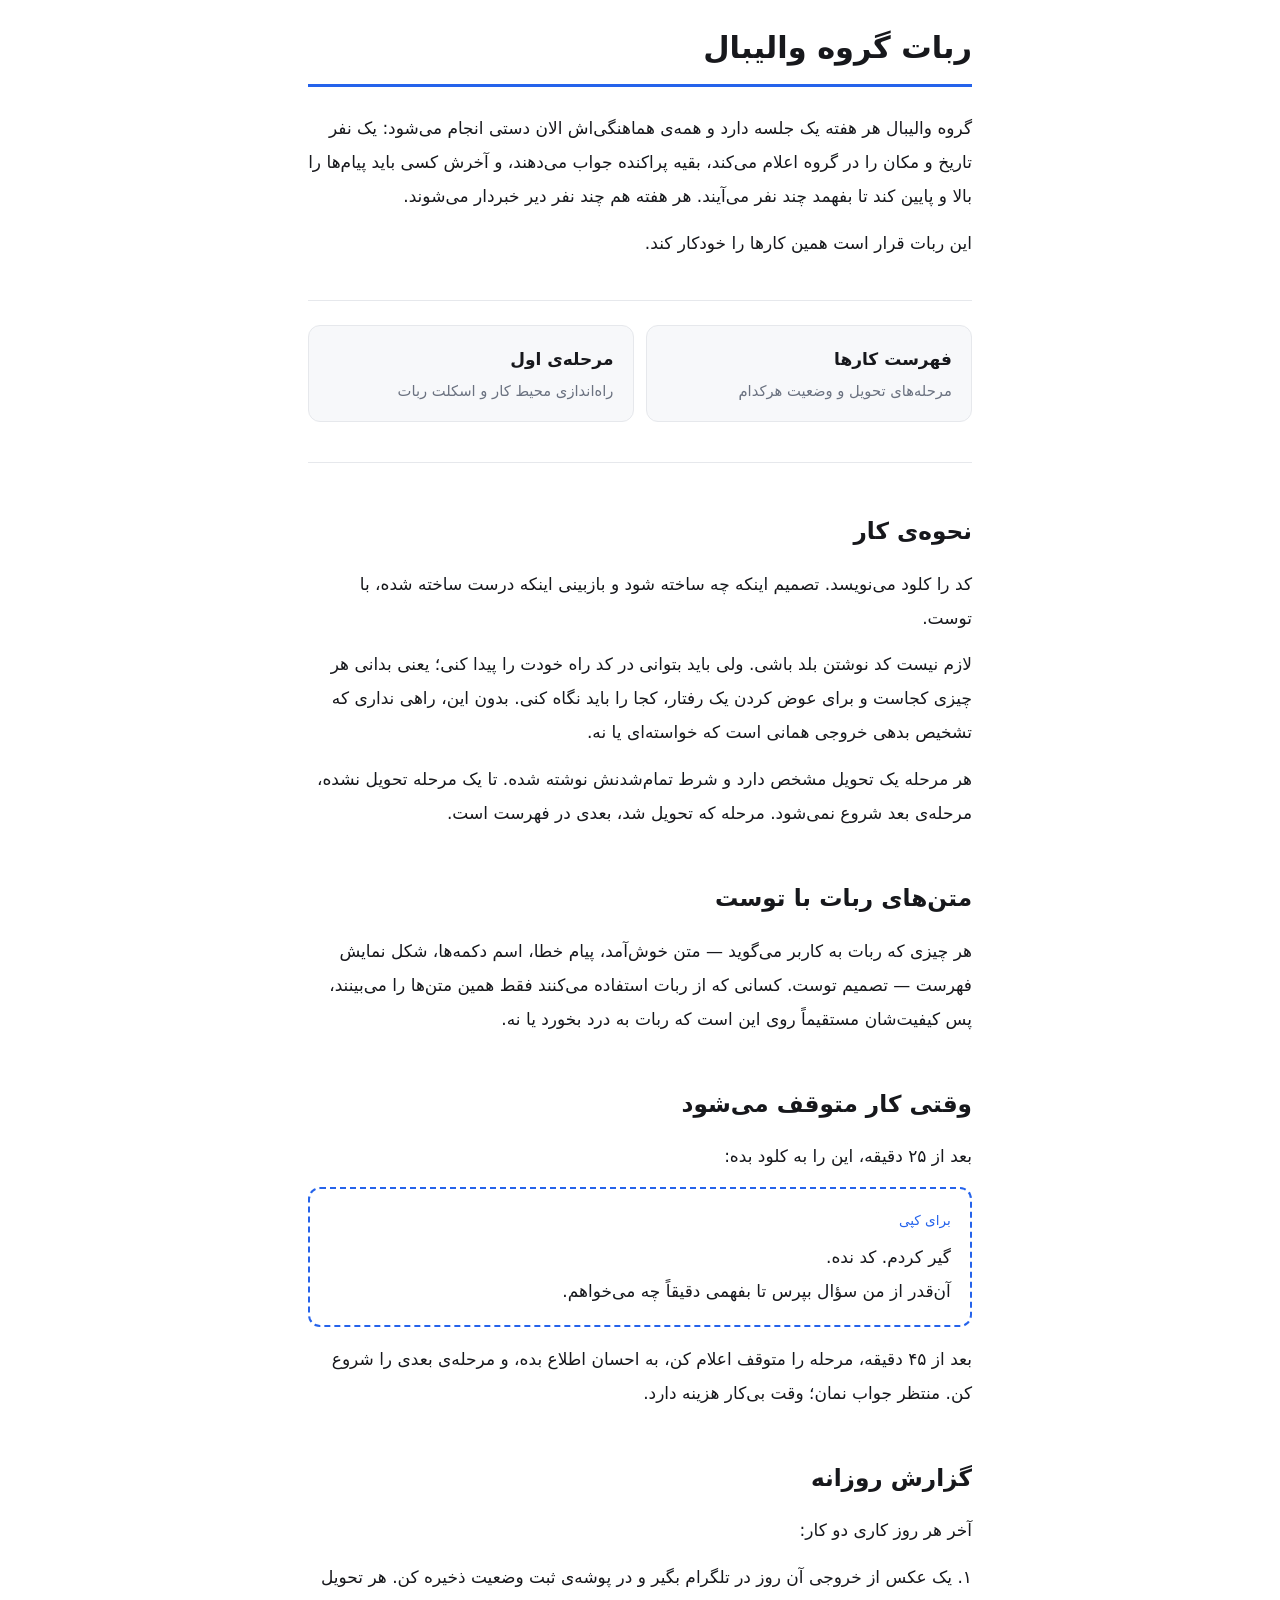
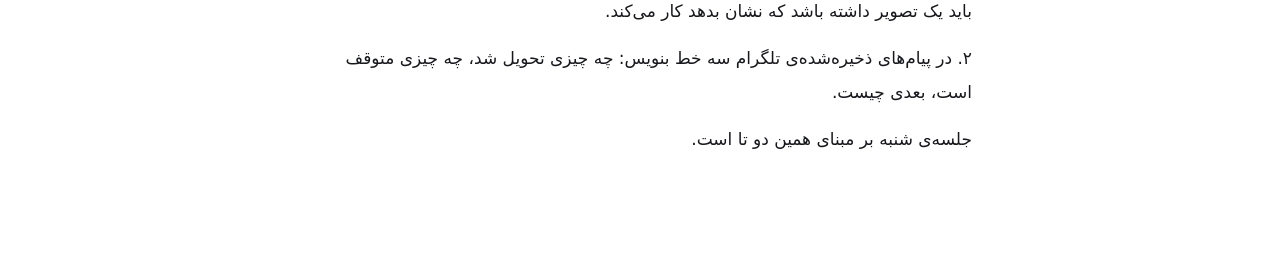
==== index.html @ 48c47b1d "Volleyball bot guide: stages 1-5, stage 1 walkthrough, bot-starter Co-Authored-By: Claude Opus 5 (1M" ====
<!doctype html>
<html lang="fa" dir="rtl">
<head>
<meta charset="utf-8">
<meta name="viewport" content="width=device-width, initial-scale=1">
<title>ربات گروه والیبال</title>
<link rel="stylesheet" href="assets/style.css">
</head>
<body>

<h1>ربات گروه والیبال</h1>

<p>
گروه والیبال هر هفته یک جلسه دارد و همه‌ی هماهنگی‌اش الان دستی انجام می‌شود:
یک نفر تاریخ و مکان را در گروه اعلام می‌کند، بقیه پراکنده جواب می‌دهند،
و آخرش کسی باید پیام‌ها را بالا و پایین کند تا بفهمد چند نفر می‌آیند.
هر هفته هم چند نفر دیر خبردار می‌شوند.
</p>

<p>
این ربات قرار است همین کارها را خودکار کند.
</p>

<div class="nav">
  <a href="week1/week1.html">
    فهرست کارها
    <span class="sub">مرحله‌های تحویل و وضعیت هرکدام</span>
  </a>
  <a href="week1/stage1.html">
    مرحله‌ی اول
    <span class="sub">راه‌اندازی محیط کار و اسکلت ربات</span>
  </a>
</div>

<hr>

<h2>نحوه‌ی کار</h2>

<p>
کد را کلود می‌نویسد. تصمیم اینکه چه ساخته شود و بازبینی اینکه درست ساخته شده،
با توست.
</p>

<p>
لازم نیست کد نوشتن بلد باشی. ولی باید بتوانی در کد راه خودت را پیدا کنی؛
یعنی بدانی هر چیزی کجاست و برای عوض کردن یک رفتار، کجا را باید نگاه کنی.
بدون این، راهی نداری که تشخیص بدهی خروجی همانی است که خواسته‌ای یا نه.
</p>

<p>
هر مرحله یک تحویل مشخص دارد و شرط تمام‌شدنش نوشته شده.
تا یک مرحله تحویل نشده، مرحله‌ی بعد شروع نمی‌شود.
مرحله که تحویل شد، بعدی در فهرست است.
</p>

<h2>متن‌های ربات با توست</h2>

<p>
هر چیزی که ربات به کاربر می‌گوید — متن خوش‌آمد، پیام خطا، اسم دکمه‌ها،
شکل نمایش فهرست — تصمیم توست.
کسانی که از ربات استفاده می‌کنند فقط همین متن‌ها را می‌بینند،
پس کیفیت‌شان مستقیماً روی این است که ربات به درد بخورد یا نه.
</p>

<h2>وقتی کار متوقف می‌شود</h2>

<p>بعد از ۲۵ دقیقه، این را به کلود بده:</p>

<div class="prompt"><span class="tag">برای کپی</span>گیر کردم. کد نده.
آن‌قدر از من سؤال بپرس تا بفهمی دقیقاً چه می‌خواهم.</div>

<p>
بعد از ۴۵ دقیقه، مرحله را متوقف اعلام کن، به احسان اطلاع بده،
و مرحله‌ی بعدی را شروع کن. منتظر جواب نمان؛ وقت بی‌کار هزینه دارد.
</p>

<h2>گزارش روزانه</h2>

<p>آخر هر روز کاری دو کار:</p>

<p>
۱. یک عکس از خروجی آن روز در تلگرام بگیر و در پوشه‌ی ثبت وضعیت ذخیره کن.
هر تحویل باید یک تصویر داشته باشد که نشان بدهد کار می‌کند.
</p>

<p>
۲. در پیام‌های ذخیره‌شده‌ی تلگرام سه خط بنویس:
چه چیزی تحویل شد، چه چیزی متوقف است، بعدی چیست.
</p>

<p>
جلسه‌ی شنبه بر مبنای همین دو تا است.
</p>

<script src="assets/app.js"></script>
</body>
</html>
---- assets/style.css ----
/* ---------------------------------------------------------------
   استایل مشترک همه‌ی صفحه‌ها
   راست‌به‌چپ، خوانا، بدون هیچ وابستگی به اینترنت
   --------------------------------------------------------------- */

:root {
  --bg:        #ffffff;
  --fg:        #17181c;
  --muted:     #6b7280;
  --line:      #e6e8ec;
  --card:      #f7f8fa;
  --accent:    #2563eb;
  --accent-bg: #eff4ff;
  --ok:        #15803d;
  --ok-bg:     #f0fdf4;
  --ok-line:   #bbf7d0;
  --warn:      #b45309;
  --warn-bg:   #fffbeb;
  --warn-line: #fde68a;
  --code-bg:   #1e293b;
  --code-fg:   #e2e8f0;
}

@media (prefers-color-scheme: dark) {
  :root {
    --bg:        #14161a;
    --fg:        #e8eaed;
    --muted:     #9aa1ac;
    --line:      #2a2e35;
    --card:      #1b1e24;
    --accent:    #7aa2f7;
    --accent-bg: #1a2233;
    --ok:        #6ee7a8;
    --ok-bg:     #14251c;
    --ok-line:   #24503a;
    --warn:      #fbbf24;
    --warn-bg:   #2a2113;
    --warn-line: #4d3a15;
    --code-bg:   #0f1319;
    --code-fg:   #cbd5e1;
  }
}

* { box-sizing: border-box; }

html { -webkit-text-size-adjust: 100%; }

body {
  direction: rtl;
  text-align: right;
  font-family: Tahoma, "Iran Sans", "Vazirmatn", "Segoe UI", system-ui, sans-serif;
  font-size: 17px;
  line-height: 2;
  color: var(--fg);
  background: var(--bg);
  max-width: 44rem;
  margin: 0 auto;
  padding: 1.5rem 1.25rem 7rem;
}

/* ---------- نوار پیشرفت بالای صفحه ---------- */

.progress-bar {
  position: sticky;
  top: 0;
  z-index: 10;
  margin: -1.5rem -1.25rem 2rem;
  padding: 0.85rem 1.25rem;
  background: var(--bg);
  border-bottom: 1px solid var(--line);
  display: flex;
  align-items: center;
  gap: 0.9rem;
  font-size: 0.95rem;
}
.progress-bar .track {
  flex: 1;
  height: 10px;
  border-radius: 99px;
  background: var(--line);
  overflow: hidden;
}
.progress-bar .fill {
  height: 100%;
  width: 0;
  border-radius: 99px;
  background: var(--ok);
  transition: width 0.35s ease;
}
.progress-bar .count { color: var(--muted); white-space: nowrap; }

/* ---------- عنوان‌ها ---------- */

h1 {
  font-size: 1.9rem;
  line-height: 1.6;
  margin: 0 0 1.5rem;
  padding-bottom: 0.7rem;
  border-bottom: 3px solid var(--accent);
}
h2 {
  font-size: 1.45rem;
  line-height: 1.7;
  margin: 3rem 0 1rem;
}
h3 {
  font-size: 1.12rem;
  line-height: 1.8;
  margin: 2rem 0 0.6rem;
  color: var(--muted);
}
p { margin: 0.8rem 0; }
hr { border: 0; border-top: 1px solid var(--line); margin: 2.5rem 0; }

/* ---------- جعبه‌ی هدف ---------- */

.target {
  background: var(--accent-bg);
  border: 1px solid var(--accent);
  border-radius: 14px;
  padding: 1.3rem 1.4rem;
  margin: 1.5rem 0;
}
.target .label {
  font-size: 0.92rem;
  color: var(--accent);
  margin-bottom: 0.3rem;
}
.target .text {
  font-size: 1.28rem;
  font-weight: bold;
  line-height: 1.85;
}

/* ---------- کارت روز ---------- */

.day {
  border: 1px solid var(--line);
  border-radius: 16px;
  padding: 1.5rem 1.6rem;
  margin: 2.5rem 0;
  background: var(--card);
  transition: background 0.3s, border-color 0.3s;
}
.day.done {
  background: var(--ok-bg);
  border-color: var(--ok-line);
}
.day h2 { margin-top: 0; }
.day .done-badge {
  display: none;
  color: var(--ok);
  font-weight: bold;
  margin-top: 1rem;
}
.day.done .done-badge { display: block; }

/* ---------- چک‌لیست ---------- */

.checklist { list-style: none; margin: 1rem 0; padding: 0; }
.checklist li { margin: 0.35rem 0; }

.checklist label {
  display: flex;
  align-items: flex-start;
  gap: 0.75rem;
  padding: 0.6rem 0.7rem;
  border-radius: 10px;
  cursor: pointer;
  transition: background 0.15s;
}
.checklist label:hover { background: rgba(127, 127, 127, 0.09); }

.checklist input[type="checkbox"] {
  appearance: none;
  -webkit-appearance: none;
  flex: 0 0 auto;
  width: 1.45rem;
  height: 1.45rem;
  margin-top: 0.35rem;
  border: 2px solid var(--muted);
  border-radius: 6px;
  background: var(--bg);
  cursor: pointer;
  position: relative;
}
.checklist input[type="checkbox"]:checked {
  background: var(--ok);
  border-color: var(--ok);
}
.checklist input[type="checkbox"]:checked::after {
  content: "✓";
  position: absolute;
  inset: 0;
  display: flex;
  align-items: center;
  justify-content: center;
  color: #fff;
  font-size: 1rem;
  font-weight: bold;
}
.checklist input:checked + span { color: var(--muted); text-decoration: line-through; }

/* ---------- بلوک انگلیسی: همیشه چپ‌به‌راست ---------- */

pre.cmd {
  direction: ltr;
  text-align: left;
  unicode-bidi: isolate;
  font-family: "Cascadia Mono", Consolas, "DejaVu Sans Mono", monospace;
  font-size: 0.95rem;
  line-height: 1.75;
  background: var(--code-bg);
  color: var(--code-fg);
  border-radius: 10px;
  padding: 0.9rem 1.1rem;
  margin: 0.9rem 0;
  overflow-x: auto;
  white-space: pre;
}

/* ---------- متن فارسی برای کپی کردن در کلود ---------- */

.prompt {
  direction: rtl;
  text-align: right;
  background: var(--bg);
  border: 2px dashed var(--accent);
  border-radius: 12px;
  padding: 1.1rem 1.2rem;
  margin: 0.9rem 0;
  line-height: 1.95;
  white-space: pre-wrap;
}
.prompt .tag {
  display: block;
  font-size: 0.85rem;
  color: var(--accent);
  margin-bottom: 0.5rem;
}

/* ---------- جعبه‌های نکته ---------- */

.note, .warn {
  border-radius: 12px;
  padding: 1rem 1.2rem;
  margin: 1.3rem 0;
  border-inline-start: 5px solid;
}
.note { background: var(--card);     border-color: var(--muted); }
.warn { background: var(--warn-bg);  border-color: var(--warn); }
.note p:first-child, .warn p:first-child { margin-top: 0; }
.note p:last-child,  .warn p:last-child  { margin-bottom: 0; }

/* ---------- چرا این کار لازم است ---------- */

.why {
  background: var(--accent-bg);
  border-inline-start: 5px solid var(--accent);
  border-radius: 12px;
  padding: 1rem 1.2rem;
  margin: 1.2rem 0;
}
.why .tag {
  display: block;
  font-size: 0.88rem;
  color: var(--accent);
  margin-bottom: 0.2rem;
}
.why p:last-child { margin-bottom: 0; }

/* ---------- ناوبری ---------- */

.nav {
  display: flex;
  flex-wrap: wrap;
  gap: 0.8rem;
  margin: 2.5rem 0 0;
  padding-top: 1.5rem;
  border-top: 1px solid var(--line);
}
.nav a {
  flex: 1 1 12rem;
  display: block;
  padding: 1rem 1.2rem;
  border: 1px solid var(--line);
  border-radius: 12px;
  background: var(--card);
  color: var(--fg);
  text-decoration: none;
  font-weight: bold;
  transition: border-color 0.15s, background 0.15s;
}
.nav a:hover { border-color: var(--accent); background: var(--accent-bg); }
.nav a .sub { display: block; font-weight: normal; color: var(--muted); font-size: 0.92rem; }

/* ---------- گزینه‌های پروژه ---------- */

.option {
  border: 1px solid var(--line);
  border-radius: 14px;
  padding: 1.3rem 1.5rem;
  margin: 1.5rem 0;
  background: var(--card);
}
.option h2 { margin: 0 0 0.5rem; font-size: 1.3rem; }

.reset {
  margin-top: 3rem;
  font-size: 0.9rem;
  color: var(--muted);
  background: none;
  border: 1px solid var(--line);
  border-radius: 8px;
  padding: 0.5rem 1rem;
  cursor: pointer;
  font-family: inherit;
}
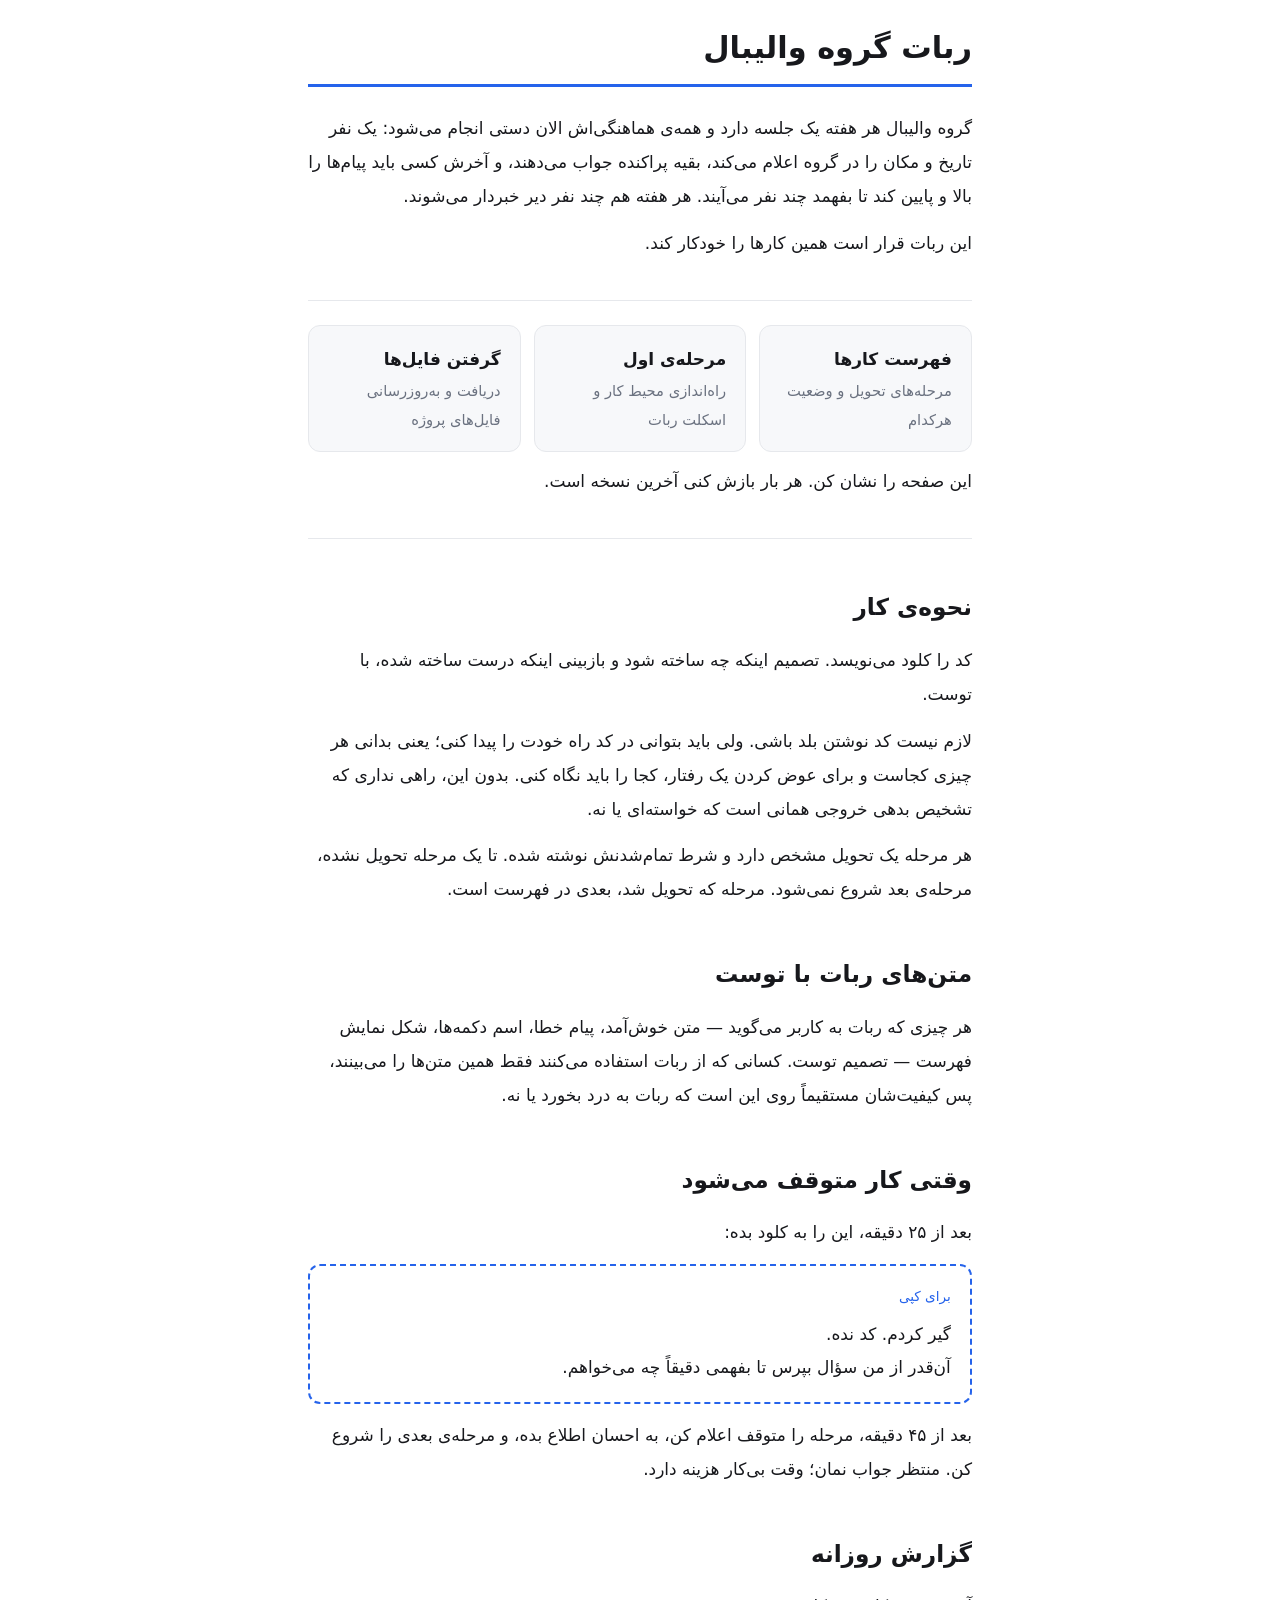
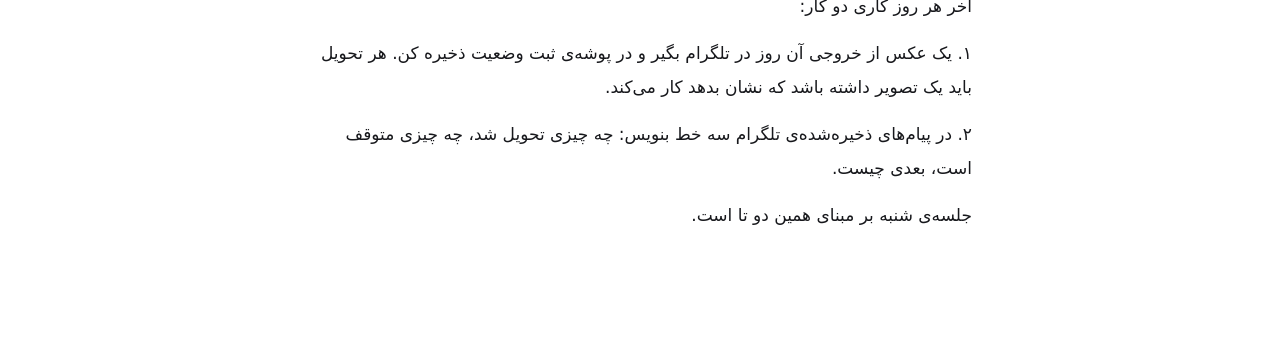
==== commit 27ceb3d5: "Add file download and update guide" ====
--- a/index.html
+++ b/index.html
@@ -30,7 +30,15 @@
     مرحله‌ی اول
     <span class="sub">راه‌اندازی محیط کار و اسکلت ربات</span>
   </a>
+  <a href="files.html">
+    گرفتن فایل‌ها
+    <span class="sub">دریافت و به‌روزرسانی فایل‌های پروژه</span>
+  </a>
 </div>
+
+<p>
+این صفحه را نشان کن. هر بار بازش کنی آخرین نسخه است.
+</p>
 
 <hr>
 
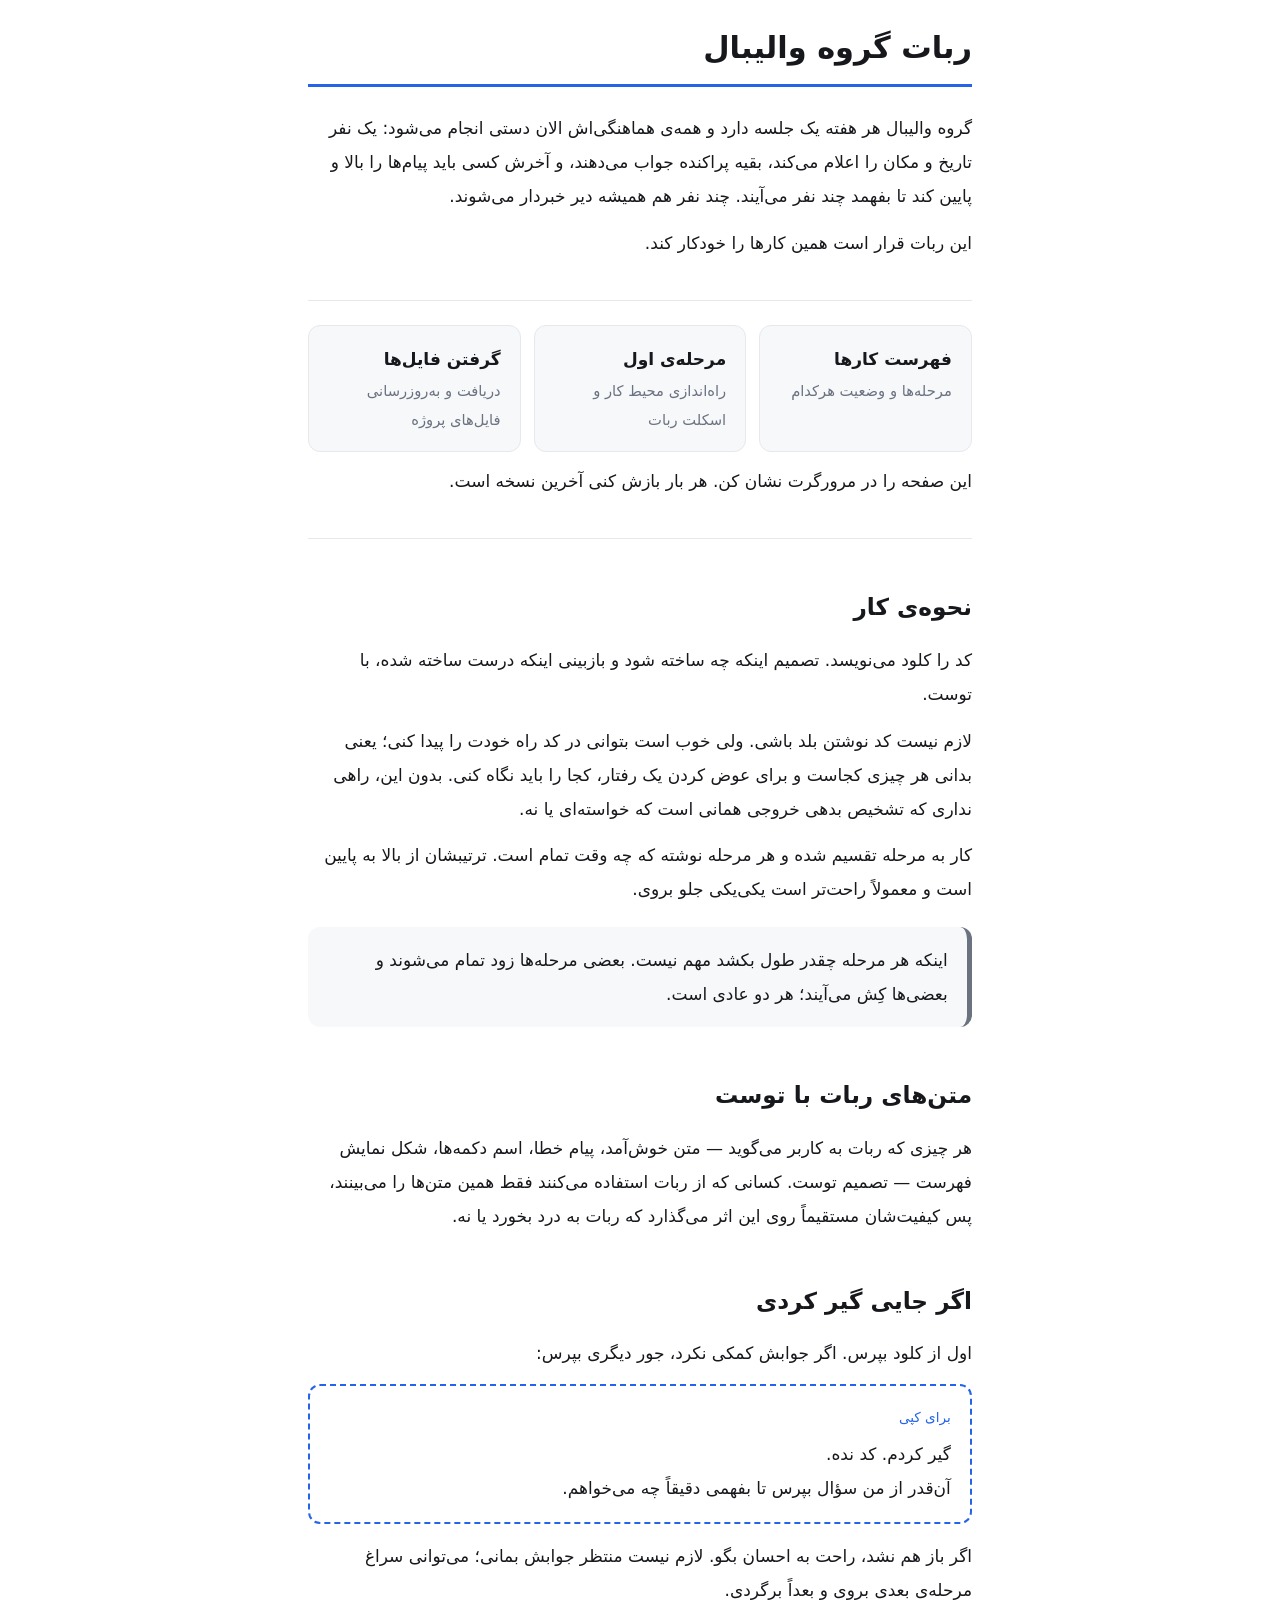
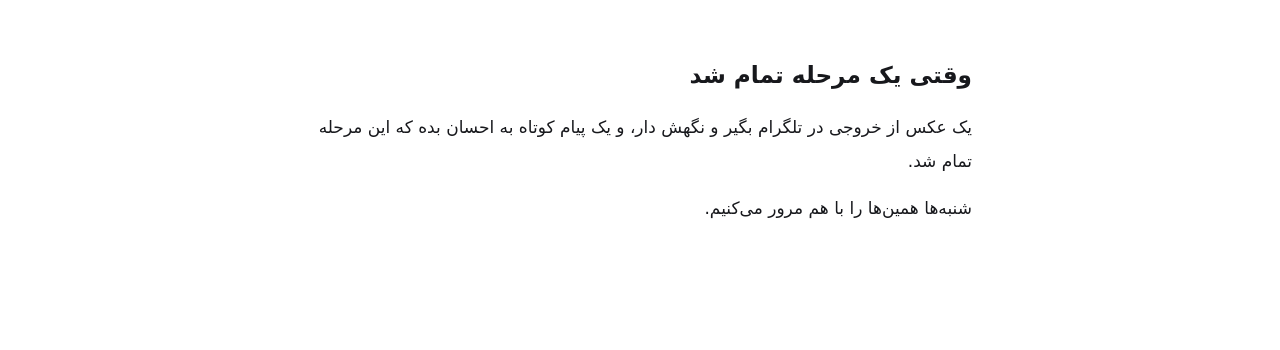
==== commit 747f958b: "Phase-based naming, per-project folders, no timers, per-stage reporting" ====
--- a/index.html
+++ b/index.html
@@ -12,9 +12,9 @@
 
 <p>
 گروه والیبال هر هفته یک جلسه دارد و همه‌ی هماهنگی‌اش الان دستی انجام می‌شود:
-یک نفر تاریخ و مکان را در گروه اعلام می‌کند، بقیه پراکنده جواب می‌دهند،
+یک نفر تاریخ و مکان را اعلام می‌کند، بقیه پراکنده جواب می‌دهند،
 و آخرش کسی باید پیام‌ها را بالا و پایین کند تا بفهمد چند نفر می‌آیند.
-هر هفته هم چند نفر دیر خبردار می‌شوند.
+چند نفر هم همیشه دیر خبردار می‌شوند.
 </p>
 
 <p>
@@ -22,11 +22,11 @@
 </p>
 
 <div class="nav">
-  <a href="week1/week1.html">
+  <a href="volleyball-bot/phase1.html">
     فهرست کارها
-    <span class="sub">مرحله‌های تحویل و وضعیت هرکدام</span>
+    <span class="sub">مرحله‌ها و وضعیت هرکدام</span>
   </a>
-  <a href="week1/stage1.html">
+  <a href="volleyball-bot/stage1.html">
     مرحله‌ی اول
     <span class="sub">راه‌اندازی محیط کار و اسکلت ربات</span>
   </a>
@@ -37,7 +37,7 @@
 </div>
 
 <p>
-این صفحه را نشان کن. هر بار بازش کنی آخرین نسخه است.
+این صفحه را در مرورگرت نشان کن. هر بار بازش کنی آخرین نسخه است.
 </p>
 
 <hr>
@@ -50,16 +50,22 @@
 </p>
 
 <p>
-لازم نیست کد نوشتن بلد باشی. ولی باید بتوانی در کد راه خودت را پیدا کنی؛
+لازم نیست کد نوشتن بلد باشی. ولی خوب است بتوانی در کد راه خودت را پیدا کنی؛
 یعنی بدانی هر چیزی کجاست و برای عوض کردن یک رفتار، کجا را باید نگاه کنی.
 بدون این، راهی نداری که تشخیص بدهی خروجی همانی است که خواسته‌ای یا نه.
 </p>
 
 <p>
-هر مرحله یک تحویل مشخص دارد و شرط تمام‌شدنش نوشته شده.
-تا یک مرحله تحویل نشده، مرحله‌ی بعد شروع نمی‌شود.
-مرحله که تحویل شد، بعدی در فهرست است.
+کار به مرحله تقسیم شده و هر مرحله نوشته که چه وقت تمام است.
+ترتیبشان از بالا به پایین است و معمولاً راحت‌تر است یکی‌یکی جلو بروی.
 </p>
+
+<div class="note">
+<p>
+اینکه هر مرحله چقدر طول بکشد مهم نیست. بعضی مرحله‌ها زود تمام می‌شوند
+و بعضی‌ها کِش می‌آیند؛ هر دو عادی است.
+</p>
+</div>
 
 <h2>متن‌های ربات با توست</h2>
 
@@ -67,37 +73,30 @@
 هر چیزی که ربات به کاربر می‌گوید — متن خوش‌آمد، پیام خطا، اسم دکمه‌ها،
 شکل نمایش فهرست — تصمیم توست.
 کسانی که از ربات استفاده می‌کنند فقط همین متن‌ها را می‌بینند،
-پس کیفیت‌شان مستقیماً روی این است که ربات به درد بخورد یا نه.
+پس کیفیت‌شان مستقیماً روی این اثر می‌گذارد که ربات به درد بخورد یا نه.
 </p>
 
-<h2>وقتی کار متوقف می‌شود</h2>
+<h2>اگر جایی گیر کردی</h2>
 
-<p>بعد از ۲۵ دقیقه، این را به کلود بده:</p>
+<p>اول از کلود بپرس. اگر جوابش کمکی نکرد، جور دیگری بپرس:</p>
 
 <div class="prompt"><span class="tag">برای کپی</span>گیر کردم. کد نده.
 آن‌قدر از من سؤال بپرس تا بفهمی دقیقاً چه می‌خواهم.</div>
 
 <p>
-بعد از ۴۵ دقیقه، مرحله را متوقف اعلام کن، به احسان اطلاع بده،
-و مرحله‌ی بعدی را شروع کن. منتظر جواب نمان؛ وقت بی‌کار هزینه دارد.
+اگر باز هم نشد، راحت به احسان بگو. لازم نیست منتظر جوابش بمانی؛
+می‌توانی سراغ مرحله‌ی بعدی بروی و بعداً برگردی.
 </p>
 
-<h2>گزارش روزانه</h2>
-
-<p>آخر هر روز کاری دو کار:</p>
+<h2>وقتی یک مرحله تمام شد</h2>
 
 <p>
-۱. یک عکس از خروجی آن روز در تلگرام بگیر و در پوشه‌ی ثبت وضعیت ذخیره کن.
-هر تحویل باید یک تصویر داشته باشد که نشان بدهد کار می‌کند.
+یک عکس از خروجی در تلگرام بگیر و نگهش دار، و یک پیام کوتاه به احسان بده
+که این مرحله تمام شد.
 </p>
 
 <p>
-۲. در پیام‌های ذخیره‌شده‌ی تلگرام سه خط بنویس:
-چه چیزی تحویل شد، چه چیزی متوقف است، بعدی چیست.
-</p>
-
-<p>
-جلسه‌ی شنبه بر مبنای همین دو تا است.
+شنبه‌ها همین‌ها را با هم مرور می‌کنیم.
 </p>
 
 <script src="assets/app.js"></script>
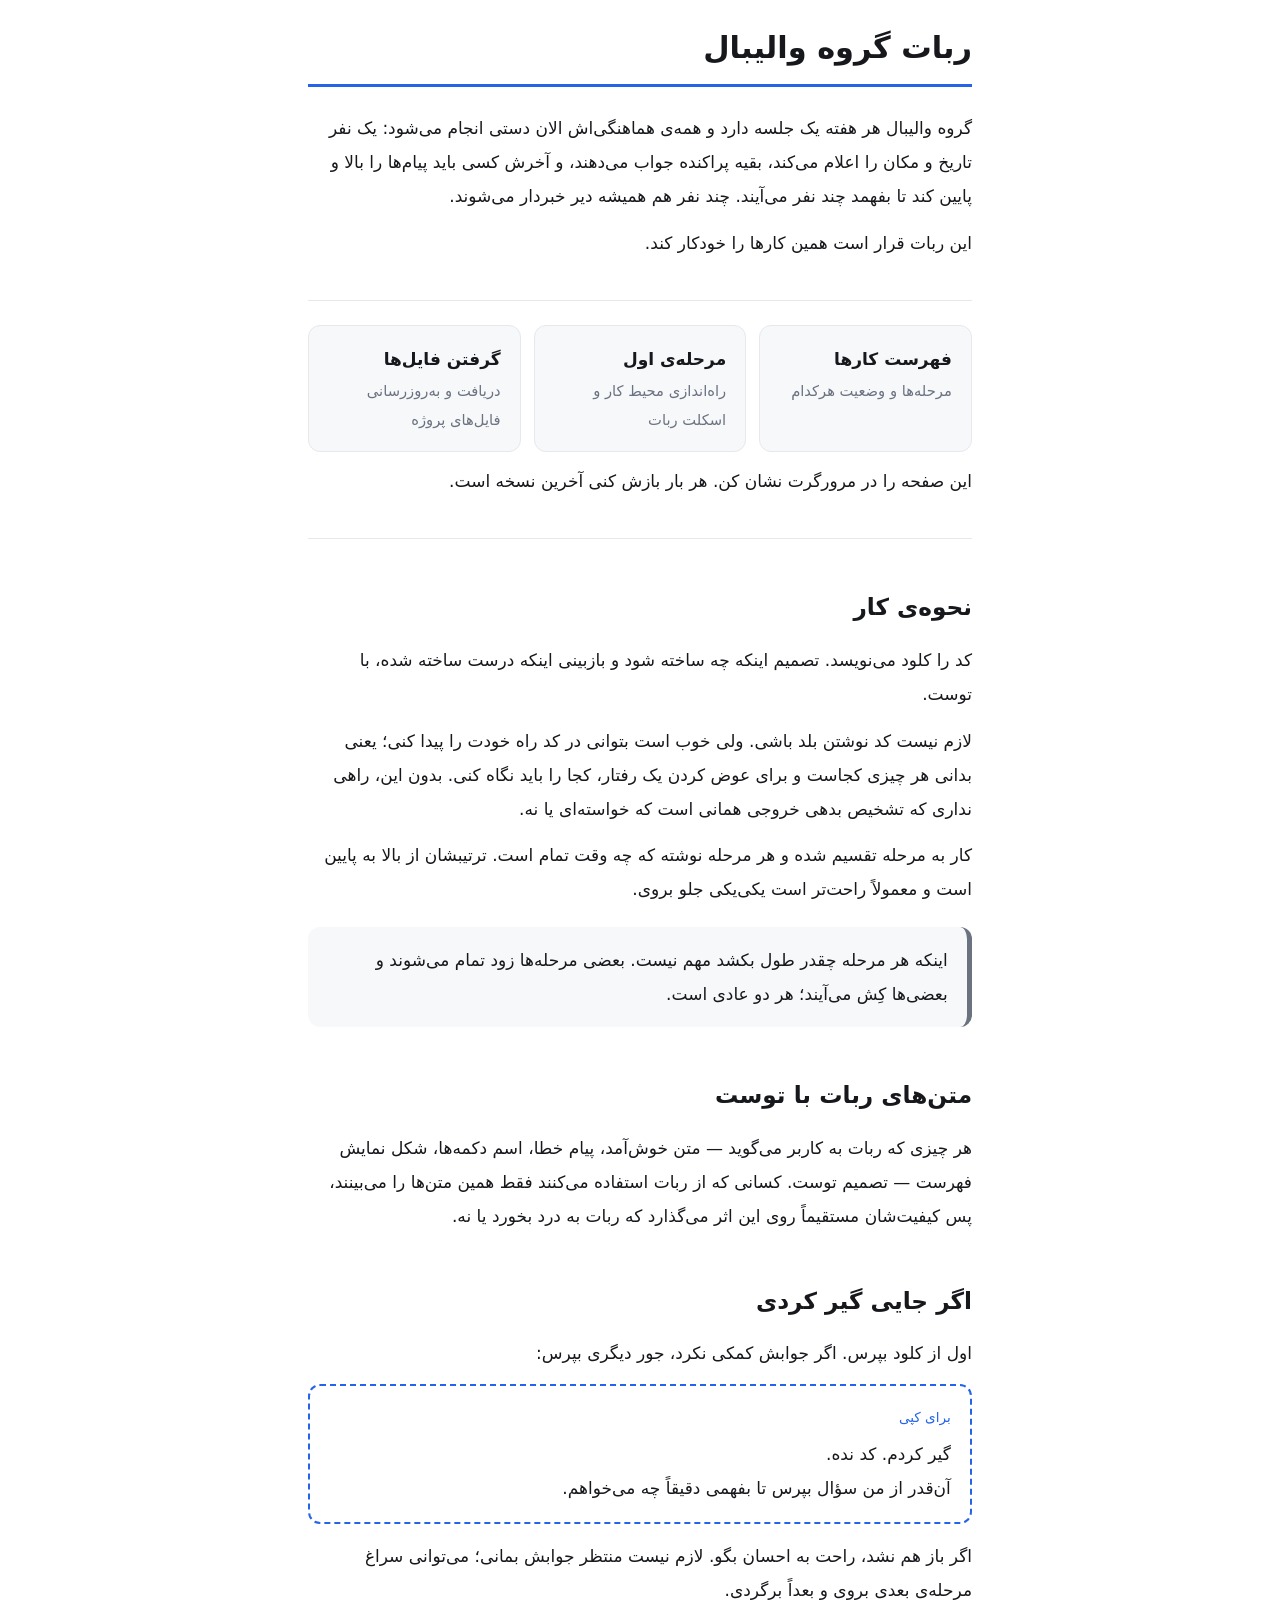
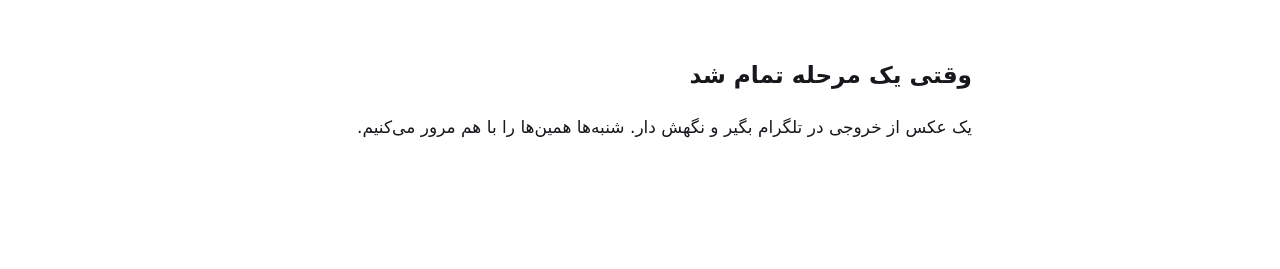
==== commit 6364bf5b: "Remove the per-stage report obligation" ====
--- a/index.html
+++ b/index.html
@@ -91,11 +91,7 @@
 <h2>وقتی یک مرحله تمام شد</h2>
 
 <p>
-یک عکس از خروجی در تلگرام بگیر و نگهش دار، و یک پیام کوتاه به احسان بده
-که این مرحله تمام شد.
-</p>
-
-<p>
+یک عکس از خروجی در تلگرام بگیر و نگهش دار.
 شنبه‌ها همین‌ها را با هم مرور می‌کنیم.
 </p>
 
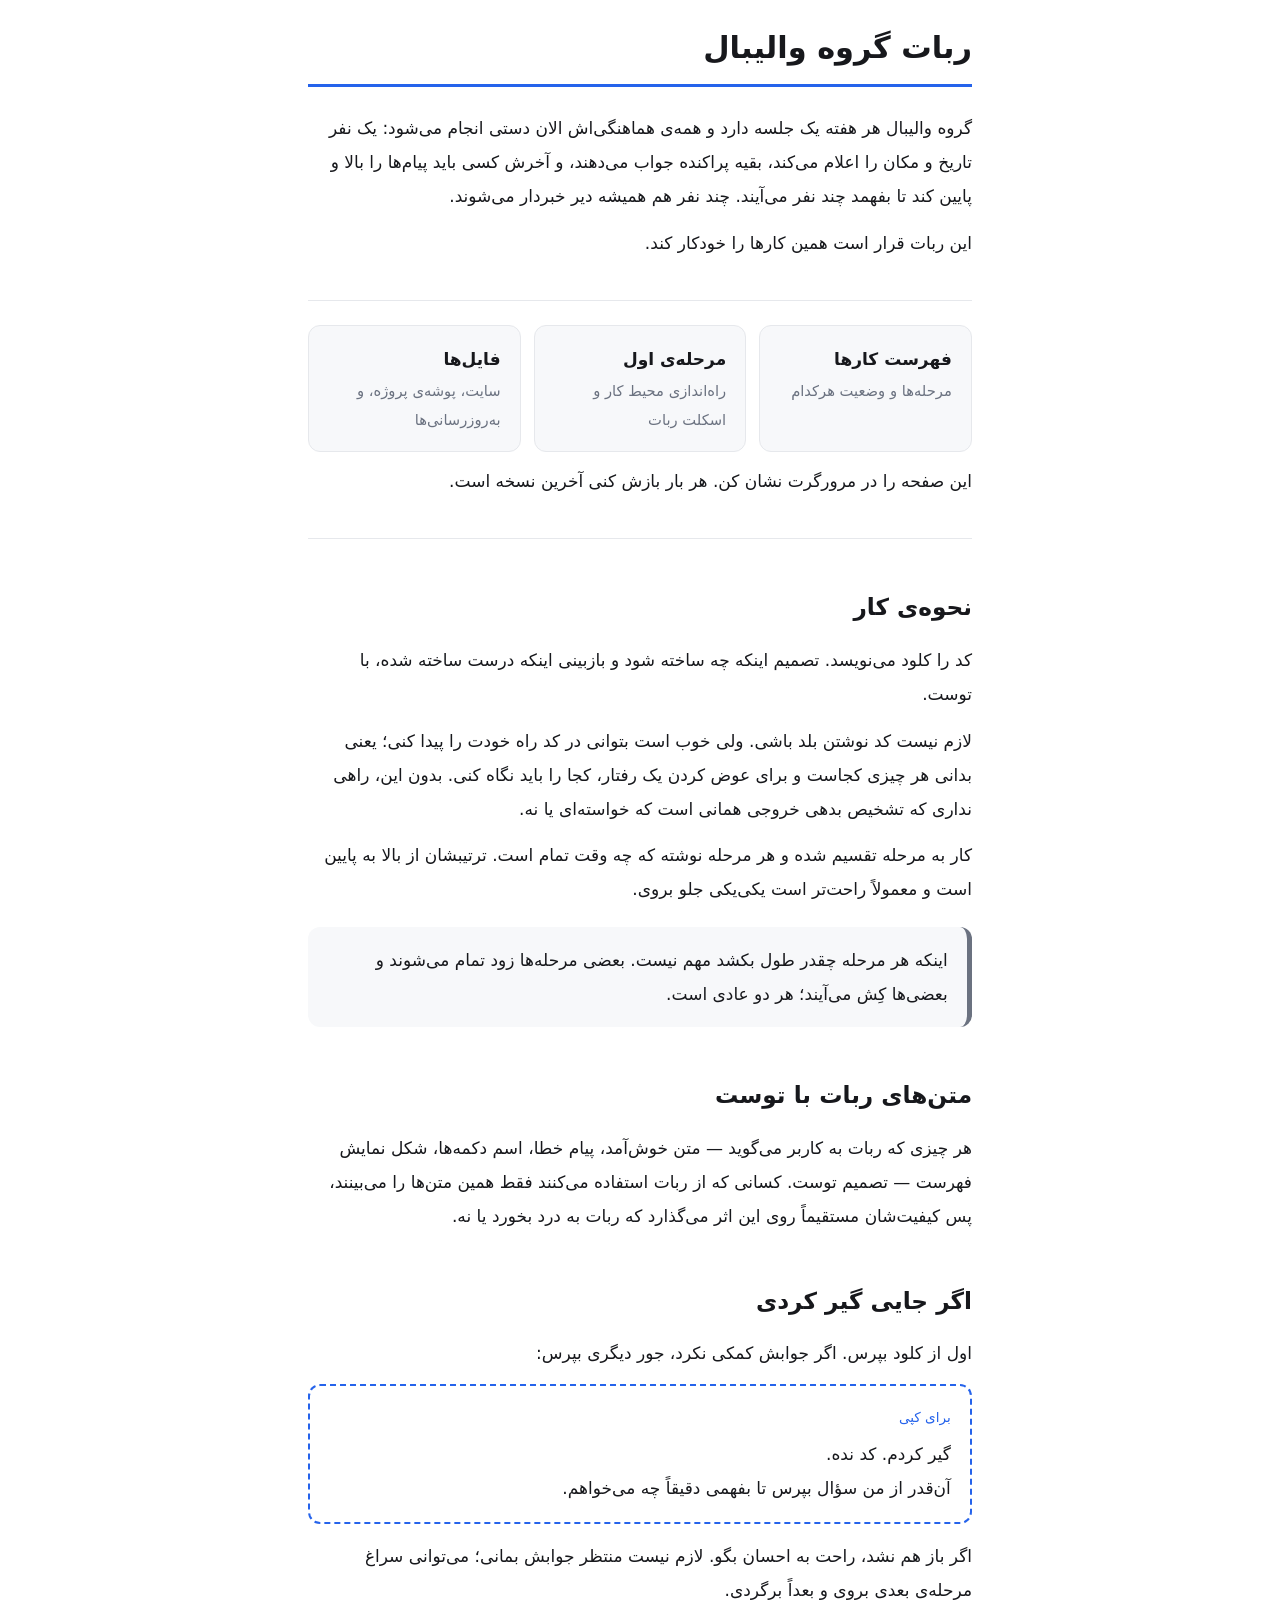
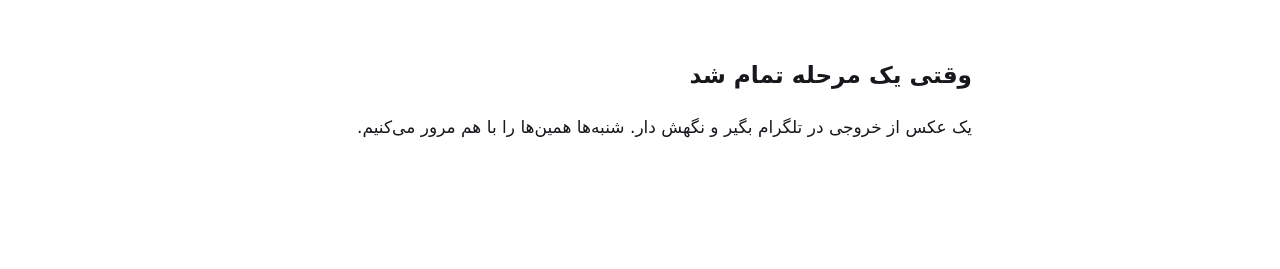
==== commit 65b5be82: "Drop the copy step and git from phase 1" ====
--- a/index.html
+++ b/index.html
@@ -31,8 +31,8 @@
     <span class="sub">راه‌اندازی محیط کار و اسکلت ربات</span>
   </a>
   <a href="files.html">
-    گرفتن فایل‌ها
-    <span class="sub">دریافت و به‌روزرسانی فایل‌های پروژه</span>
+    فایل‌ها
+    <span class="sub">سایت، پوشه‌ی پروژه، و به‌روزرسانی‌ها</span>
   </a>
 </div>
 
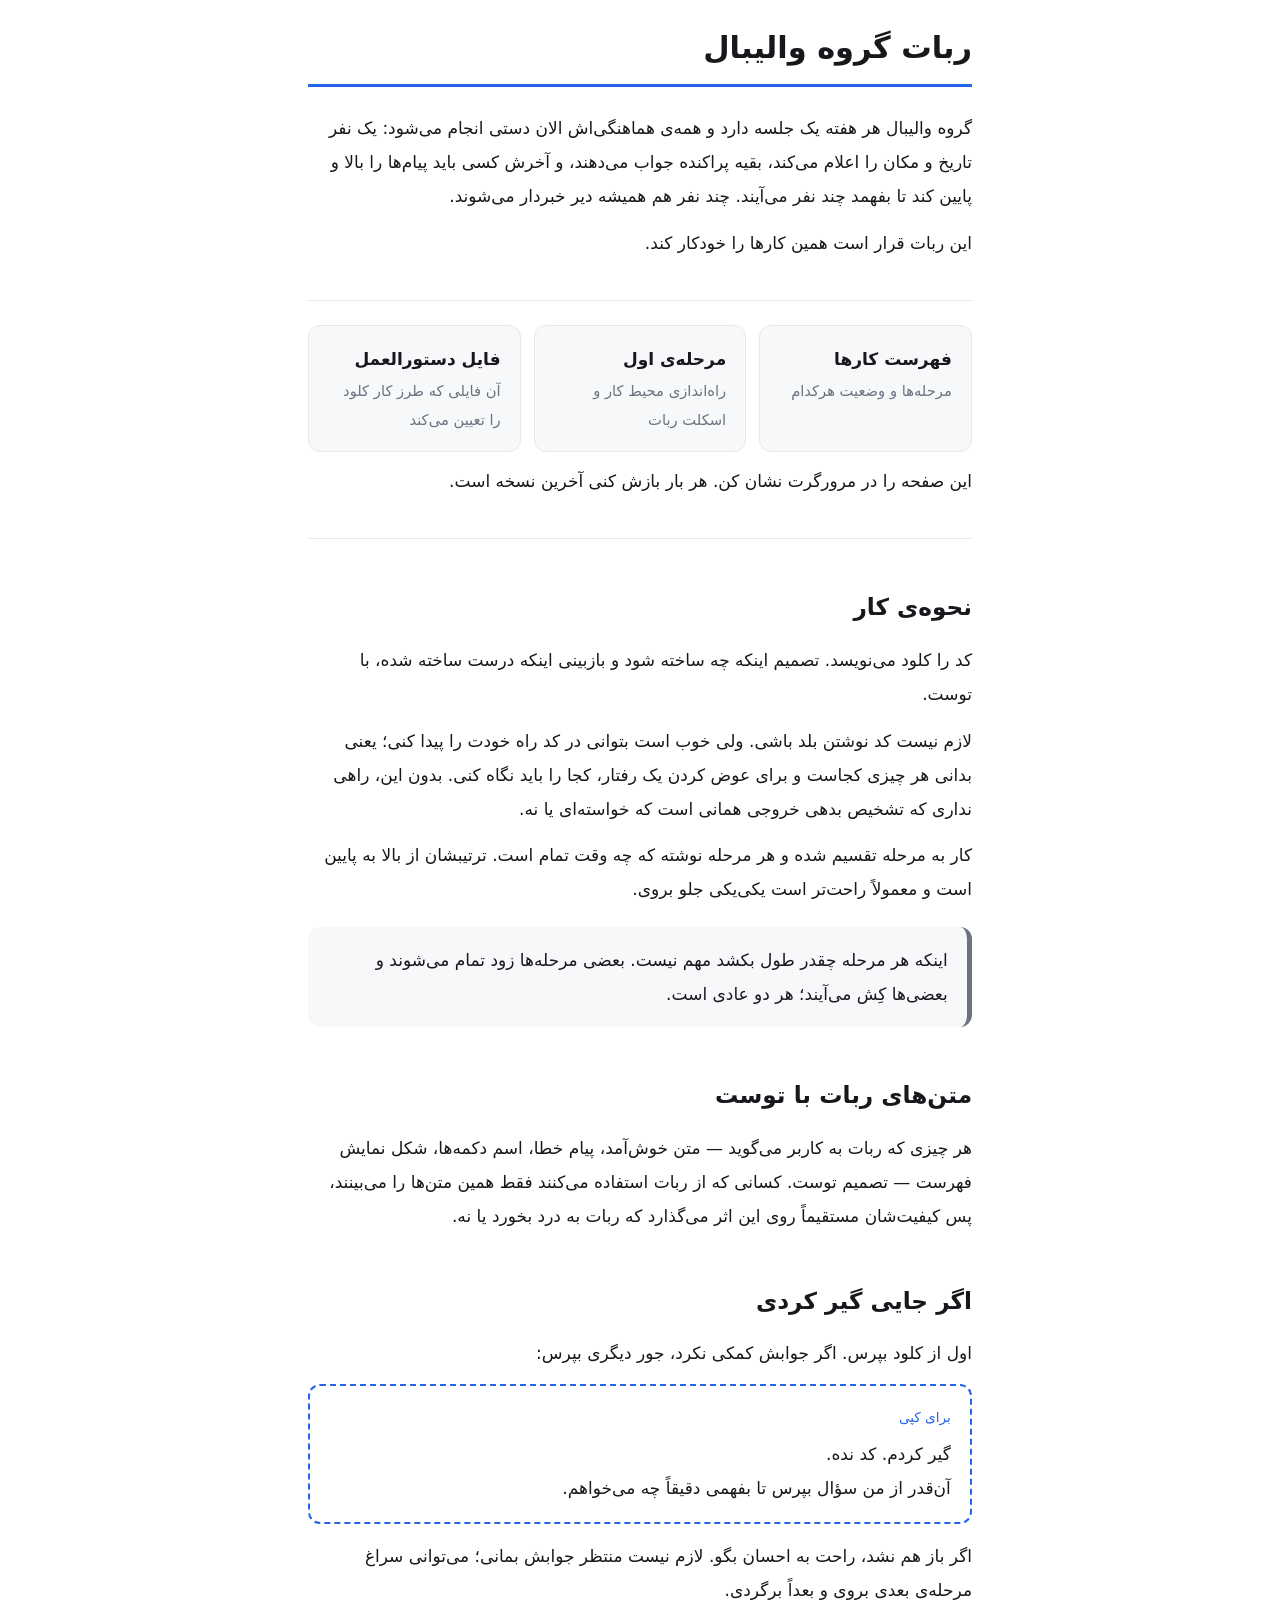
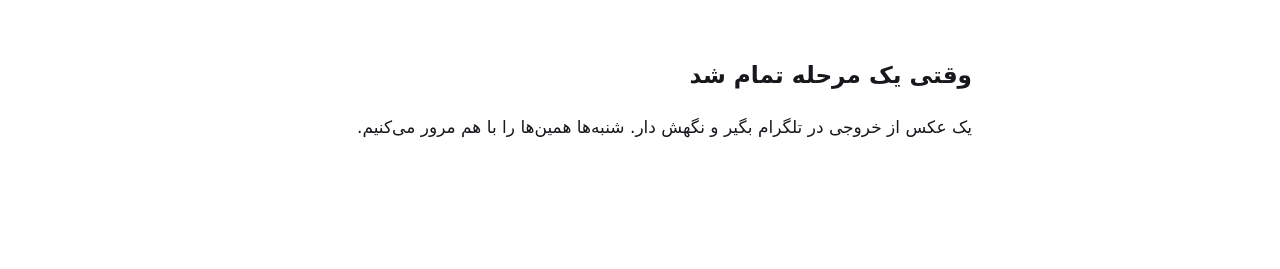
==== commit 6c67e3dd: "One file, fetched by Claude itself; drop gitignore" ====
--- a/index.html
+++ b/index.html
@@ -31,8 +31,8 @@
     <span class="sub">راه‌اندازی محیط کار و اسکلت ربات</span>
   </a>
   <a href="files.html">
-    فایل‌ها
-    <span class="sub">سایت، پوشه‌ی پروژه، و به‌روزرسانی‌ها</span>
+    فایل دستورالعمل
+    <span class="sub">آن فایلی که طرز کار کلود را تعیین می‌کند</span>
   </a>
 </div>
 
